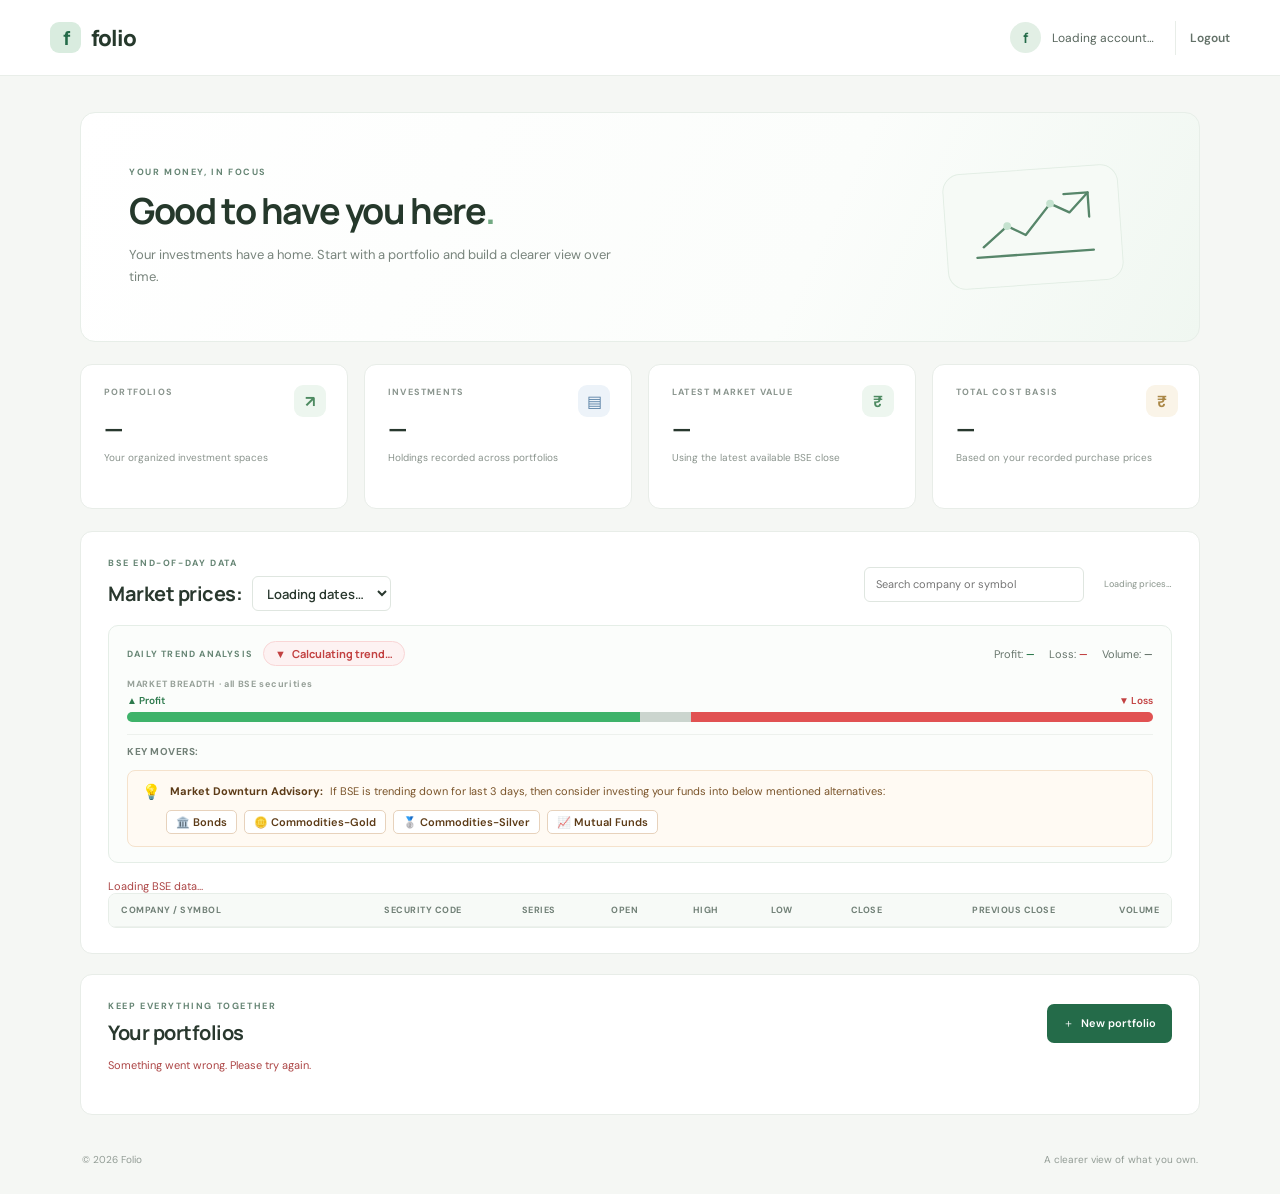
==== src/main/resources/static/dashboard.html @ 8ac7210e "BSE data correction of 16-Nov-2026" ====
<!doctype html>
<html lang="en">
<head>
  <meta charset="utf-8">
  <meta name="viewport" content="width=device-width, initial-scale=1">
  <meta name="theme-color" content="#f5f7f4">
  <meta name="description" content="Your Folio portfolio overview.">
  <title>Your portfolio · Folio</title>
  <link rel="preconnect" href="https://fonts.googleapis.com">
  <link rel="preconnect" href="https://fonts.gstatic.com" crossorigin>
  <link href="https://fonts.googleapis.com/css2?family=DM+Sans:wght@400;500;600;700&family=Manrope:wght@400;500;600;700;800&display=swap" rel="stylesheet">
  <link rel="stylesheet" href="assets/dashboard.css">
  <link rel="stylesheet" href="assets/dashboard-market.css">
</head>
<body>
  <header class="topbar">
    <a class="brand" href="./" aria-label="Folio home"><span class="brand-mark">f</span><span>folio</span></a>
    <div class="account-actions"><span class="account-avatar" aria-hidden="true">f</span><span id="account-email" class="account-email">Loading account…</span><button id="logout-button" class="logout-button" type="button">Logout</button></div>
  </header>

  <main class="dashboard-shell">
    <section class="welcome-row">
      <div><p class="eyebrow">YOUR MONEY, IN FOCUS</p><h1>Good to have you here<span>.</span></h1><p class="welcome-copy">Your investments have a home. Start with a portfolio and build a clearer view over time.</p></div>
      <div class="welcome-art" aria-hidden="true"><svg viewBox="0 0 180 120"><path d="M16 95h150M25 82l32-25 23 13 34-38 24 13 25-24" fill="none" stroke="currentColor" stroke-width="3" stroke-linecap="round" stroke-linejoin="round"/><path d="M132 21h31v31" fill="none" stroke="currentColor" stroke-width="3" stroke-linecap="round" stroke-linejoin="round"/><circle cx="57" cy="57" r="5" fill="#c5e2cf"/><circle cx="114" cy="32" r="5" fill="#c5e2cf"/></svg></div>
    </section>

    <section class="stat-grid" aria-label="Portfolio summary">
      <article class="stat-card"><span class="stat-icon icon-green" aria-hidden="true">↗</span><span class="stat-label">PORTFOLIOS</span><strong id="portfolio-count">—</strong><span class="stat-caption">Your organized investment spaces</span></article>
      <article class="stat-card"><span class="stat-icon icon-blue" aria-hidden="true">▤</span><span class="stat-label">INVESTMENTS</span><strong id="holding-count">—</strong><span class="stat-caption">Holdings recorded across portfolios</span></article>
      <article class="stat-card"><span class="stat-icon icon-green" aria-hidden="true">₹</span><span class="stat-label">LATEST MARKET VALUE</span><strong id="market-value">—</strong><span id="market-value-caption" class="stat-caption">Using the latest available BSE close</span></article>
      <article class="stat-card"><span class="stat-icon icon-gold" aria-hidden="true">₹</span><span class="stat-label">TOTAL COST BASIS</span><strong id="cost-basis">—</strong><span class="stat-caption">Based on your recorded purchase prices</span></article>
    </section>

    <section class="content-card bse-data-card" aria-labelledby="bse-data-heading">
      <div class="section-heading"><div class="bse-heading-group"><p class="eyebrow">BSE END-OF-DAY DATA</p><div class="bse-data-title-row"><h2 id="bse-data-heading">Market prices:</h2><select id="bse-date-select" class="bse-date-select" aria-label="Select BSE trade date"><option value="">Loading dates…</option></select></div></div><div class="bse-data-tools"><input id="bse-data-search" class="bse-data-search" type="search" placeholder="Search company or symbol" aria-label="Search BSE company or symbol"><span id="bse-data-count" class="price-as-of">Loading prices…</span></div></div>
      
      <!-- BSE Daily Trend Analysis Panel -->
      <div id="bse-trend-panel" class="bse-trend-panel">
        <div class="bse-trend-header">
          <div class="bse-trend-title-group">
            <span class="bse-trend-eyebrow">DAILY TREND ANALYSIS</span>
            <div id="bse-trend-badge" class="bse-trend-badge down">
              <span id="bse-trend-icon" aria-hidden="true">▼</span>
              <span id="bse-trend-text">Calculating trend…</span>
            </div>
          </div>
          <div class="bse-trend-stats">
            <span>Profit: <strong id="bse-stat-advances" class="bse-trend-stat-val up">—</strong></span>
            <span>Loss: <strong id="bse-stat-declines" class="bse-trend-stat-val down">—</strong></span>
            <span>Volume: <strong id="bse-stat-volume" class="bse-trend-stat-val">—</strong></span>
          </div>
        </div>
        <div class="bse-breadth-bar-wrap">
          <span class="bse-breadth-caption">MARKET BREADTH · all BSE securities</span>
          <div class="bse-breadth-bar-labels">
            <span id="bse-breadth-up-label" class="up-label">▲ Profit</span>
            <span id="bse-breadth-down-label" class="down-label">▼ Loss</span>
          </div>
          <div class="bse-breadth-bar" role="progressbar" aria-label="Market breadth: BSE securities that rose vs fell">
            <div id="bse-seg-up" class="bse-breadth-seg-up" style="width: 50%" title="Profit"></div>
            <div id="bse-seg-same" class="bse-breadth-seg-same" style="width: 5%" title="Unchanged"></div>
            <div id="bse-seg-down" class="bse-breadth-seg-down" style="width: 45%" title="Loss"></div>
          </div>
        </div>
        <div class="bse-trend-movers">
          <span class="bse-trend-movers-title">Key Movers:</span>
          <div id="bse-trend-movers-list" class="bse-trend-movers-list"></div>
        </div>

        <!-- Market Downturn Suggestion Advisory -->
        <div id="bse-trend-suggestion" class="bse-trend-suggestion">
          <div class="bse-suggestion-header">
            <span class="bse-suggestion-icon" aria-hidden="true">💡</span>
            <div class="bse-suggestion-content">
              <strong>Market Downturn Advisory:</strong>
              <span>If BSE is trending down for last 3 days, then consider investing your funds into below mentioned alternatives:</span>
            </div>
          </div>
          <div class="bse-suggestion-tags">
            <button type="button" class="bse-tag-btn" data-type="Bonds">🏛️ Bonds</button>
            <button type="button" class="bse-tag-btn" data-type="Commodities-Gold">🪙 Commodities-Gold</button>
            <button type="button" class="bse-tag-btn" data-type="Commodities-Silver">🥈 Commodities-Silver</button>
            <button type="button" class="bse-tag-btn" data-type="Mutual Funds">📈 Mutual Funds</button>
          </div>
        </div>
      </div>

      <p id="bse-data-message" class="dashboard-message" role="status" aria-live="polite">Loading BSE data…</p>
      <div class="bse-data-scroll"><table class="bse-data-table"><thead><tr><th>Company / Symbol</th><th>Security code</th><th>Series</th><th>Open</th><th>High</th><th>Low</th><th>Close</th><th>Previous close</th><th>Volume</th></tr></thead><tbody id="bse-data-body"></tbody></table></div>
    </section>

    <section class="content-card" aria-labelledby="portfolio-heading">
      <div class="section-heading"><div><p class="eyebrow">KEEP EVERYTHING TOGETHER</p><h2 id="portfolio-heading">Your portfolios</h2></div><div class="portfolio-actions"><div id="portfolio-select-wrap" class="portfolio-select-wrap" hidden><label for="existing-portfolio">Select an existing portfolio</label><select id="existing-portfolio"><option value="">Choose a portfolio</option></select></div><a class="secondary-button" id="portfolio-details-link" href="portfolio-details.html" hidden>Portfolio Details</a><button class="primary-button" id="show-create" type="button"><span aria-hidden="true">＋</span> New portfolio</button></div></div>
      <form id="create-form" class="create-form" hidden>
        <label for="portfolio-name">Give your portfolio a name</label><div class="create-controls"><input id="portfolio-name" name="name" maxlength="100" placeholder="For example, Long-term investments" required><button class="primary-button" type="submit">Create portfolio</button><button class="cancel-button" id="cancel-create" type="button">Cancel</button></div>
      </form>
      <p id="dashboard-message" class="dashboard-message" role="status" aria-live="polite"></p>
      <div id="portfolio-list" class="portfolio-grid"></div>
      <div id="empty-state" class="empty-state" hidden><div class="empty-illustration" aria-hidden="true"><svg viewBox="0 0 64 64"><rect x="9" y="13" width="46" height="39" rx="8"/><path d="M20 26h24M20 34h16M20 42h10"/></svg></div><h3>Your first portfolio starts here</h3><p>Create a portfolio to organize the investments you want to follow.</p><button class="primary-button" id="empty-create" type="button">Create your first portfolio</button></div>
    </section>

    <footer class="dashboard-footer"><span>© 2026 Folio</span><span>A clearer view of what you own.</span></footer>
  </main>

  <script src="assets/common.js" defer></script>
  <script src="assets/dashboard.js" defer></script>
</body>
</html>
---- src/main/resources/static/assets/dashboard.css ----
:root{font-family:"DM Sans",sans-serif;color:#202823;background:#f5f7f4;font-synthesis:none;text-rendering:optimizeLegibility;-webkit-font-smoothing:antialiased;--green:#246b49;--muted:#738078;--line:#e8ede8;--ink:#25332a}
*{box-sizing:border-box}body{min-width:320px;margin:0}.topbar{height:76px;display:flex;align-items:center;justify-content:space-between;padding:0 max(32px,calc((100vw - 1180px)/2));border-bottom:1px solid #e9eee9;background:#fff}.brand{display:flex;align-items:center;gap:10px;color:#26392c;font:800 22px Manrope,sans-serif;letter-spacing:-1px;text-decoration:none}.brand-mark{width:31px;height:31px;display:grid;place-items:center;border-radius:9px;background:#d9ecdf;color:#246b49;font:800 19px Manrope,sans-serif}.account-actions{display:flex;align-items:center;gap:11px}.account-avatar{width:31px;height:31px;display:grid;place-items:center;border-radius:50%;background:#e2efe5;color:var(--green);font:700 14px Manrope,sans-serif}.account-email{max-width:270px;overflow:hidden;color:#58665d;font-size:12px;text-overflow:ellipsis;white-space:nowrap}.logout-button,.cancel-button{border:0;background:transparent;color:#637168;font:600 12px "DM Sans",sans-serif;cursor:pointer}.logout-button{margin-left:10px;padding:9px 0 9px 14px;border-left:1px solid var(--line)}.logout-button:hover,.cancel-button:hover{color:var(--green)}
.dashboard-shell{width:min(1120px,calc(100% - 48px));margin:0 auto}.welcome-row{position:relative;display:flex;min-height:230px;align-items:center;justify-content:space-between;overflow:hidden;margin:36px 0 22px;padding:38px 48px;border:1px solid #e7eee8;border-radius:15px;background:linear-gradient(115deg,#fff 0%,#fbfdfb 65%,#f0f7f1 100%)}.eyebrow{margin:0 0 11px;color:#668574;font-size:9px;font-weight:700;letter-spacing:1.6px}.welcome-row h1{margin:0;color:#25382b;font:700 clamp(27px,3vw,36px)/1.2 Manrope,sans-serif;letter-spacing:-1.4px}.welcome-row h1 span{color:#72a982}.welcome-copy{max-width:500px;margin:12px 0 0;color:#78847c;font-size:13px;line-height:1.7}.welcome-art{width:176px;height:116px;display:grid;place-items:center;margin-right:30px;border:1px solid #e3eee5;border-radius:18px;background:#f6faf6;color:#57866a;transform:rotate(-4deg)}.welcome-art svg{width:140px}.stat-grid{display:grid;grid-template-columns:repeat(3,minmax(0,1fr));gap:16px;margin-bottom:22px}.stat-card{position:relative;display:flex;min-height:145px;flex-direction:column;align-items:flex-start;padding:21px 23px;border:1px solid var(--line);border-radius:12px;background:#fff}.stat-icon{position:absolute;top:20px;right:21px;width:32px;height:32px;display:grid;place-items:center;border-radius:9px;font-size:16px;font-weight:700}.icon-green{background:#edf6ef;color:#4d8a61}.icon-blue{background:#edf3f9;color:#5c83a7}.icon-gold{background:#faf4e8;color:#aa8746}.stat-label{color:#8a958e;font-size:9px;font-weight:700;letter-spacing:1.2px}.stat-card strong{margin-top:13px;color:#28382e;font:700 25px Manrope,sans-serif;letter-spacing:-.7px}.stat-caption{margin-top:5px;color:#8a948d;font-size:10px}.content-card{margin-bottom:20px;padding:25px 27px;border:1px solid var(--line);border-radius:12px;background:#fff}.section-heading{display:flex;align-items:center;justify-content:space-between;gap:18px}.section-heading .eyebrow{margin-bottom:7px}.section-heading h2{margin:0;color:#29382e;font:700 20px Manrope,sans-serif;letter-spacing:-.5px}.primary-button,.secondary-button{display:inline-flex;min-height:39px;align-items:center;justify-content:center;gap:7px;padding:0 15px;border:1px solid transparent;border-radius:7px;background:var(--green);color:#fff;font:600 11px "DM Sans",sans-serif;cursor:pointer;transition:background .16s,transform .16s}.primary-button:hover{transform:translateY(-1px);background:#1d5a3c}.secondary-button{border-color:#dfe8e0;background:#fff;color:#345640}.secondary-button:hover{background:#f3f8f4}.create-form{margin-top:22px;padding:17px;border:1px solid #e5ece6;border-radius:9px;background:#fafcfb}.create-form label,.field label{display:block;margin-bottom:7px;color:#4e5b52;font-size:10px;font-weight:600}.create-controls{display:flex;gap:9px}.create-controls input,.field input{width:100%;height:39px;padding:0 11px;border:1px solid #dfe6e0;border-radius:6px;outline:none;background:white;color:var(--ink);font:400 11px "DM Sans",sans-serif}.create-controls input:focus,.field input:focus{border-color:#79aa87;box-shadow:0 0 0 3px #edf6ef}.create-controls .primary-button{flex:none}.create-controls .cancel-button{padding:0 9px}.dashboard-message{min-height:0;margin:12px 0 0;color:#ac4545;font-size:11px}.dashboard-message:empty{display:none}.dashboard-message.success{color:#33734d}.portfolio-grid{display:grid;grid-template-columns:repeat(3,minmax(0,1fr));gap:12px;margin-top:17px}.portfolio-card{min-height:111px;padding:16px;border:1px solid #e7ece7;border-radius:9px;background:#fff;text-align:left;cursor:pointer;transition:border-color .15s,background .15s,transform .15s}.portfolio-card:hover{transform:translateY(-1px);border-color:#bdd7c4}.portfolio-card.selected{border-color:#71a883;background:#f6faf7}.portfolio-card-top{display:flex;align-items:center;justify-content:space-between}.portfolio-card-icon{width:30px;height:30px;display:grid;place-items:center;border-radius:8px;background:#edf6ef;color:#548365;font-size:15px}.portfolio-card-currency{color:#94a098;font-size:9px;font-weight:700;letter-spacing:.8px}.portfolio-card strong{display:block;margin-top:12px;overflow:hidden;color:#304035;font:600 13px Manrope,sans-serif;text-overflow:ellipsis;white-space:nowrap}.empty-state{display:flex;min-height:242px;flex-direction:column;align-items:center;justify-content:center;margin-top:15px;padding:25px;border:1px dashed #dce6de;border-radius:10px;background:#fbfdfb;text-align:center}.empty-illustration{width:54px;height:54px;display:grid;place-items:center;border-radius:15px;background:#edf6ef;color:#5f9270}.empty-illustration svg{width:34px;fill:none;stroke:currentColor;stroke-width:2;stroke-linecap:round;stroke-linejoin:round}.empty-state h3{margin:15px 0 5px;color:#334238;font:650 15px Manrope,sans-serif}.empty-state p{margin:0 0 16px;color:#7c8980;font-size:11px}.holdings-card{padding-bottom:18px}.holdings-heading{margin-bottom:16px}.holding-form{display:grid;grid-template-columns:1.3fr .8fr .8fr 1fr;gap:12px;margin:12px 0 17px;padding:16px;border:1px solid #e5ece6;border-radius:9px;background:#fafcfb}.field input{height:37px}.field label span{color:#89938c;font-weight:400}.holding-actions{display:flex;grid-column:1/-1;gap:8px;align-items:center;justify-content:flex-end}.holding-actions .cancel-button{padding:0 12px}.holdings-empty{margin:0;padding:23px 10px;color:#89938c;font-size:11px;text-align:center}.holding-list{overflow:auto}.holding-row{display:grid;grid-template-columns:minmax(160px,1.5fr) minmax(90px,.7fr) minmax(90px,.7fr) minmax(110px,.9fr);gap:12px;align-items:center;padding:13px 5px;border-top:1px solid #edf0ed}.holding-row.header{padding:8px 5px;border-top:0;color:#96a098;font-size:9px;font-weight:700;letter-spacing:.7px}.holding-name{color:#334238;font-size:11px;font-weight:600}.holding-ticker{display:block;margin-top:3px;color:#89958c;font-size:9px;font-weight:400}.holding-value{color:#66736a;font-size:10px}.dashboard-footer{display:flex;justify-content:space-between;padding:18px 2px 28px;color:#929c95;font-size:10px}
@media(max-width:760px){.topbar{height:66px;padding:0 22px}.dashboard-shell{width:calc(100% - 32px)}.welcome-row{min-height:190px;margin-top:20px;padding:28px}.welcome-art{width:120px;height:95px;margin-right:0}.welcome-art svg{width:100px}.stat-grid{gap:10px}.stat-card{min-height:132px;padding:17px 14px}.stat-icon{top:14px;right:13px;width:27px;height:27px}.stat-card strong{font-size:22px}.content-card{padding:21px 19px}.portfolio-grid{grid-template-columns:repeat(2,minmax(0,1fr))}.holding-form{grid-template-columns:repeat(2,minmax(0,1fr))}}
@media(max-width:540px){.account-email{max-width:135px;font-size:10px}.account-actions{gap:7px}.logout-button{margin-left:4px;padding-left:9px;font-size:11px}.welcome-row{min-height:170px;padding:24px 21px}.welcome-row h1{max-width:280px;font-size:27px}.welcome-copy{max-width:300px;font-size:11px}.welcome-art{position:absolute;right:-31px;bottom:-17px;width:100px;height:72px;opacity:.45}.stat-grid{grid-template-columns:1fr;gap:9px}.stat-card{min-height:102px;padding:15px 17px}.stat-card strong{margin-top:9px}.content-card{padding:19px 15px}.section-heading{align-items:flex-start}.section-heading h2{font-size:18px}.primary-button,.secondary-button{min-height:36px;padding:0 10px;font-size:10px}.portfolio-grid{grid-template-columns:1fr}.portfolio-card{min-height:96px}.create-controls{flex-wrap:wrap}.create-controls input{flex-basis:100%}.holding-form{grid-template-columns:1fr}.holding-actions{grid-column:auto}.holding-row{grid-template-columns:minmax(120px,1.3fr) .7fr .8fr;gap:8px}.holding-row>*:nth-child(3){display:none}.holding-row.header>*:nth-child(3){display:none}.dashboard-footer{font-size:9px}}
.portfolio-actions{display:flex;align-items:flex-end;gap:12px}
.holding-form{grid-template-columns:1fr 1.2fr 1fr .7fr .9fr}.field select{width:100%;height:37px;padding:0 11px;border:1px solid #dfe6e0;border-radius:6px;outline:none;background:#fff;color:var(--ink);font:400 11px "DM Sans",sans-serif}.field select:focus{border-color:#79aa87;box-shadow:0 0 0 3px #edf6ef}.holding-type{display:block;margin-bottom:4px;color:#789083;font-size:9px;font-weight:500}@media(max-width:760px){.holding-form{grid-template-columns:repeat(2,minmax(0,1fr))}}@media(max-width:540px){.holding-form{grid-template-columns:1fr}}
.portfolio-select-wrap label{display:block;margin-bottom:5px;color:#68776d;font-size:10px;font-weight:600}
.portfolio-select-wrap select{min-width:190px;height:39px;padding:0 10px;border:1px solid #dfe6e0;border-radius:7px;background:#fff;color:#345640;font:500 11px "DM Sans",sans-serif}
@media(max-width:540px){.portfolio-actions{align-items:stretch;flex-direction:column}.portfolio-select-wrap select{width:100%;min-width:0}}
.empty-state[hidden]{display:none}
.holding-row{grid-template-columns:minmax(145px,1.6fr) minmax(55px,.6fr) repeat(4,minmax(75px,.85fr)) 58px}.holding-delete{padding:5px 7px;border:1px solid #efdddd;border-radius:5px;background:#fff;color:#a34d4d;font:600 10px "DM Sans",sans-serif;cursor:pointer}.holding-delete:hover{background:#fff5f5;border-color:#d9aaaa}.holding-delete:disabled{opacity:.6;cursor:wait}@media(max-width:760px){.holding-row{grid-template-columns:minmax(130px,1.4fr) minmax(55px,.6fr) repeat(4,minmax(70px,.8fr)) 58px}}@media(max-width:540px){.holding-row{grid-template-columns:minmax(115px,1.3fr) .7fr 48px}.holding-row>*:nth-child(3),.holding-row>*:nth-child(4),.holding-row>*:nth-child(5),.holding-row>*:nth-child(6){display:none}}
.holding-row .holding-delete{justify-self:end;width:48px;min-width:0;padding:4px 3px;white-space:nowrap}.holding-row .column-actions{text-align:right}
.holding-row{grid-template-columns:minmax(0,2fr) repeat(5,minmax(0,1fr)) 52px;grid-auto-flow:row}.holding-row>:last-child{grid-column:7;justify-self:end}.holding-row.header>:last-child{text-align:right}
@media(max-width:760px){.holding-row{grid-template-columns:minmax(0,1.8fr) repeat(5,minmax(0,1fr)) 52px}}@media(max-width:540px){.holding-row{grid-template-columns:minmax(0,1fr) minmax(48px,.3fr) 52px}.holding-row>:last-child{grid-column:3}}
---- src/main/resources/static/assets/dashboard-market.css ----
.stat-grid{grid-template-columns:repeat(4,minmax(0,1fr))}
.price-as-of{margin-left:8px;color:#96a098;font-size:9px;font-weight:500;letter-spacing:0}
.field small{display:block;margin-top:5px;color:#89958c;font-size:9px;line-height:1.4}
.holding-row,.holding-row.header{grid-template-columns:minmax(160px,1.4fr) repeat(7,minmax(0,1fr))}
.holding-row>:last-child{grid-column:8}
.holding-action-buttons{display:flex;justify-self:center;gap:5px}
.column-units,.column-average,.column-close,.column-market,.column-cost,.column-date,.column-actions{text-align:center}
.holding-sell{padding:6px 10px;border:1px solid #cfe1d3;border-radius:5px;background:#edf6ef;color:#34734b;font:600 11px "DM Sans",sans-serif;cursor:pointer}
.holding-sell:hover{background:#e1f0e4;border-color:#a9cbb0}
.holding-sell:disabled{opacity:.6;cursor:wait}
.sold-holdings-section{margin-top:22px;padding-top:17px;border-top:1px solid #e8eee9}
.sold-holdings-section h3{margin:0 0 9px;color:#68766d;font:700 10px "DM Sans",sans-serif;letter-spacing:1px}
.sold-holding-list{overflow-x:auto}
a.primary-button,a.secondary-button{text-decoration:none}
.bse-breadth-caption{display:block;margin-bottom:4px;color:#96a098;font:700 9px "DM Sans",sans-serif;letter-spacing:.7px}
a.primary-button[hidden],a.secondary-button[hidden]{display:none}
.page-nav-row{display:flex;flex-wrap:wrap;align-items:flex-end;justify-content:space-between;gap:12px;margin-bottom:16px}
#no-portfolios .primary-button{margin-top:10px}
.sold-heading-row{display:flex;flex-wrap:wrap;align-items:center;justify-content:space-between;gap:10px;margin-bottom:6px}
.sold-heading-row h3{margin:0}
.sold-filter{display:flex;flex-wrap:wrap;align-items:center;gap:6px;font:600 11px "DM Sans",sans-serif;color:#68766d}
.sold-filter input[type="date"]{padding:5px 7px;border:1px solid #dbe3dc;border-radius:5px;background:#fff;color:#26332b;font:500 11px "DM Sans",sans-serif}
.sold-filter .sold-recent-button{padding:6px 10px;font-size:11px}
.sold-filter-caption{margin:0 0 6px;color:#89958c;font-size:10px}
.sold-filter-caption.error{color:#b4483c}
.sold-holding-row{display:grid;grid-template-columns:minmax(170px,1.5fr) minmax(70px,.6fr) repeat(3,minmax(105px,.9fr)) minmax(105px,.9fr);gap:12px;align-items:center;padding:11px 5px;border-top:1px solid #edf0ed}
.sold-holding-row.header{padding:8px 5px;border-top:0;color:#96a098;font-size:9px;font-weight:700;letter-spacing:.7px}
.sold-holding-row .holding-value{white-space:nowrap}
.column-units,.column-average{white-space:nowrap}
.column-close,.column-market,.column-cost,.column-date{white-space:nowrap}
.bse-data-card .section-heading{margin-bottom:8px}
.bse-trend-panel{margin:14px 0 16px;padding:15px 18px;background:#fbfdfb;border:1px solid #e5eee7;border-radius:10px}
.bse-trend-header{display:flex;align-items:center;justify-content:space-between;gap:12px;flex-wrap:wrap;margin-bottom:12px}
.bse-trend-title-group{display:flex;align-items:center;gap:10px;flex-wrap:wrap}
.bse-trend-eyebrow{font-size:9px;font-weight:700;letter-spacing:1.2px;color:#668574;text-transform:uppercase}
.bse-trend-badge{display:inline-flex;align-items:center;gap:6px;padding:4px 11px;border-radius:20px;font:700 11px Manrope,sans-serif}
.bse-trend-badge.down{background:#fdf2f2;color:#c24141;border:1px solid #f9d6d6}
.bse-trend-badge.up{background:#edf6ef;color:#2d7a4d;border:1px solid #cfe1d3}
.bse-trend-stats{display:flex;align-items:center;gap:14px;font-size:11px;color:#68766d}
.bse-trend-stat-val{font-weight:700;font-family:Manrope,sans-serif}
.bse-trend-stat-val.up{color:#2d7a4d}
.bse-trend-stat-val.down{color:#c24141}
.bse-breadth-bar-wrap{margin-bottom:12px}
.bse-breadth-bar-labels{display:flex;justify-content:space-between;font-size:10px;font-weight:600;margin-bottom:5px}
.bse-breadth-bar-labels .up-label{color:#2d7a4d}
.bse-breadth-bar-labels .down-label{color:#c24141}
.bse-breadth-bar{width:100%;height:10px;border-radius:6px;overflow:hidden;display:flex;background:#eef2ef}
.bse-breadth-seg-up{background:#3eb36a;transition:width .3s ease}
.bse-breadth-seg-same{background:#cbd5ce;transition:width .3s ease}
.bse-breadth-seg-down{background:#e15252;transition:width .3s ease}
.bse-trend-movers{display:flex;gap:8px;flex-wrap:wrap;align-items:center;padding-top:10px;border-top:1px solid #edf1ed}
.bse-trend-movers-title{font-size:10px;font-weight:700;color:#718077;letter-spacing:.5px;text-transform:uppercase;margin-right:2px}
.bse-trend-movers-list{display:flex;gap:8px;flex-wrap:wrap;align-items:center}
.bse-mover-chip{display:inline-flex;align-items:center;gap:5px;padding:3px 8px;border-radius:5px;font-size:10px;border:1px solid #e7eee8;background:#fff;transition:border-color .15s}
.bse-mover-chip:hover{border-color:#b8cebe}
.bse-mover-chip .mover-symbol{font-weight:700;color:#29382e}
.bse-mover-chip.up .mover-change{color:#2d7a4d;font-weight:600}
.bse-mover-chip.down .mover-change{color:#c24141;font-weight:600}
.bse-trend-suggestion{margin-top:12px;padding:12px 14px;border-radius:8px;background:#fffaf3;border:1px solid #f5e2cc;display:flex;flex-direction:column;gap:9px}
.bse-suggestion-header{display:flex;align-items:flex-start;gap:9px}
.bse-suggestion-icon{font-size:15px;line-height:1.2}
.bse-suggestion-content{font-size:11px;line-height:1.5;color:#7a542a}
.bse-suggestion-content strong{color:#5c3b17;font-weight:700;margin-right:4px}
.bse-suggestion-tags{display:flex;gap:7px;flex-wrap:wrap;padding-left:24px}
.bse-tag-btn{display:inline-flex;align-items:center;gap:5px;padding:4px 9px;border-radius:5px;background:#fff;border:1px solid #e7d2bc;color:#5c3b17;font:600 11px "DM Sans",sans-serif;cursor:pointer;transition:background .15s,border-color .15s,transform .15s}
.bse-tag-btn:hover{background:#fdf4ea;border-color:#d7b697;transform:translateY(-1px)}
.bse-data-title-row{display:inline-flex;align-items:center;gap:10px}
.bse-date-select{height:35px;padding:0 10px;border:1px solid #dfe6e0;border-radius:6px;background:#fff;color:#29382e;font:600 13px Manrope,sans-serif;outline:none;cursor:pointer}
.bse-date-select:focus{border-color:#79aa87;box-shadow:0 0 0 3px #edf6ef}
.bse-data-tools{display:flex;align-items:center;gap:12px}
.bse-data-search{width:220px;height:35px;padding:0 11px;border:1px solid #dfe6e0;border-radius:6px;outline:none;background:#fff;color:var(--ink);font:400 11px "DM Sans",sans-serif}
.bse-data-search:focus{border-color:#79aa87;box-shadow:0 0 0 3px #edf6ef}
.bse-data-scroll{max-height:560px;overflow:auto;border:1px solid #e7eee8;border-radius:8px}
.bse-data-table{width:100%;border-collapse:collapse;font-size:11px;white-space:nowrap}
.bse-data-table th,.bse-data-table td{padding:10px 12px;border-bottom:1px solid #edf1ed;text-align:right}
.bse-data-table th:first-child,.bse-data-table td:first-child{text-align:left}
.bse-data-table th{position:sticky;top:0;background:#f7faf7;color:#718077;font-size:9px;letter-spacing:.5px;text-transform:uppercase}
.bse-data-table tbody tr:hover{background:#f8fbf8}
.sell-modal{padding:0;border:1px solid #dce5dd;border-radius:14px;background:#fff;box-shadow:0 16px 40px rgba(0,0,0,.16);width:min(460px,92vw);margin:auto}
.sell-modal::backdrop{background:rgba(25,38,29,.45);backdrop-filter:blur(2px)}
.sell-form{padding:24px 26px;display:flex;flex-direction:column;gap:16px}
.sell-modal-header{display:flex;align-items:flex-start;justify-content:space-between}
.sell-modal-header h3{margin:3px 0 0;font:700 18px Manrope,sans-serif;color:#29382e}
.sell-modal-close{background:none;border:none;font-size:16px;color:#8c9790;cursor:pointer;padding:4px 8px;border-radius:4px}
.sell-modal-close:hover{color:#29382e;background:#edf2ee}
.sell-holding-summary{display:grid;grid-template-columns:1.4fr 1fr;gap:10px;padding:11px 14px;border-radius:8px;background:#f8faf8;border:1px solid #e7ece7}
.sell-info-pill{display:flex;flex-direction:column;gap:2px}
.sell-info-label{font-size:9px;font-weight:700;color:#8a968e;letter-spacing:.6px;text-transform:uppercase}
.sell-info-pill strong{font-size:12px;color:#29382e;white-space:nowrap;overflow:hidden;text-overflow:ellipsis}
.sell-options-group{display:flex;flex-direction:column;gap:8px}
.sell-option-card{display:flex;align-items:flex-start;gap:10px;padding:12px 14px;border:1px solid #e2eae3;border-radius:8px;cursor:pointer;background:#fff;transition:border-color .15s,background .15s}
.sell-option-card:hover{border-color:#b7cebf;background:#fbfdfb}
.sell-option-card input[type="radio"]{margin-top:3px;accent-color:#2e6e45;cursor:pointer}
.sell-option-text{display:flex;flex-direction:column;gap:2px}
.sell-option-text strong{font-size:12px;color:#29382e}
.sell-option-text span{font-size:10px;color:#7a887e}
.sell-partial-section{padding:12px 14px;border-radius:8px;background:#f7faf7;border:1px solid #e1ebe2;display:flex;flex-direction:column;gap:10px}
.sell-partial-section .field{margin:0}
.sell-input-row{display:flex;gap:8px}
.sell-input-row input{flex:1;height:36px;padding:0 10px;border:1px solid #d8e2d9;border-radius:6px;font:600 12px Manrope,sans-serif;color:#29382e;background:#fff;outline:none}
.sell-input-row input:focus{border-color:#79aa87;box-shadow:0 0 0 3px #edf6ef}
.sell-max-btn{min-height:36px;padding:0 12px;font-size:11px}
.sell-calculation-box{display:flex;justify-content:space-between;padding-top:8px;border-top:1px dashed #dbe5dc;font-size:11px;color:#65756a}
.sell-calc-row strong{font-family:Manrope,sans-serif;color:#29382e}
.sell-calc-row strong.text-green{color:#2e6e45}
.sell-modal-actions{display:flex;justify-content:flex-end;gap:10px;padding-top:4px}
@media(max-width:900px){.stat-grid{grid-template-columns:repeat(2,minmax(0,1fr))}.holding-list{overflow-x:auto}.holding-row,.holding-row.header{min-width:960px}.sold-holding-list{overflow-x:auto}.sold-holding-row{min-width:760px}}
@media(max-width:540px){.stat-grid{grid-template-columns:repeat(2,minmax(0,1fr))}.stat-card{min-width:0}.stat-card strong{font-size:17px}.bse-data-card .section-heading{flex-direction:column;align-items:stretch}.bse-data-tools{width:100%;gap:8px}.bse-data-search{width:auto;min-width:0;flex:1}.holding-row,.holding-row.header{min-width:760px;grid-template-columns:minmax(160px,1.4fr) repeat(5,minmax(0,1fr))}.holding-row>:last-child{grid-column:6}.column-units,.column-average{display:none}}
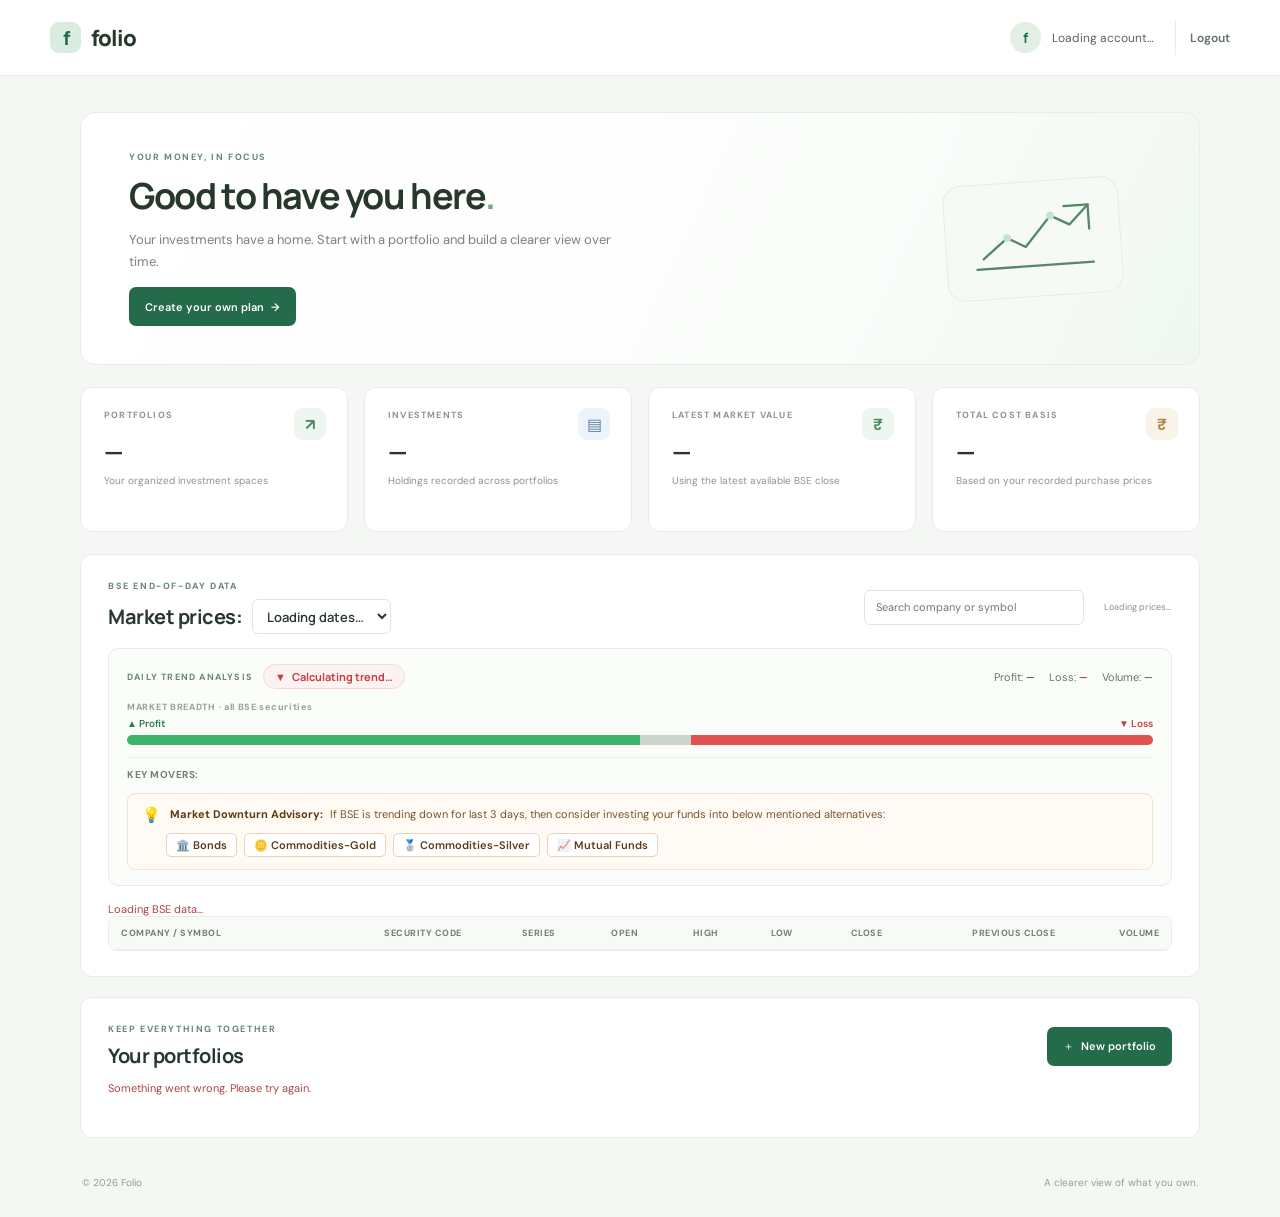
==== commit 8be0719d: "Create your own plan" ====
--- a/src/main/resources/static/dashboard.html
+++ b/src/main/resources/static/dashboard.html
@@ -20,7 +20,7 @@
 
   <main class="dashboard-shell">
     <section class="welcome-row">
-      <div><p class="eyebrow">YOUR MONEY, IN FOCUS</p><h1>Good to have you here<span>.</span></h1><p class="welcome-copy">Your investments have a home. Start with a portfolio and build a clearer view over time.</p></div>
+      <div><p class="eyebrow">YOUR MONEY, IN FOCUS</p><h1>Good to have you here<span>.</span></h1><p class="welcome-copy">Your investments have a home. Start with a portfolio and build a clearer view over time.</p><a class="primary-button welcome-plan-link" href="plan.html">Create your own plan <span aria-hidden="true">→</span></a></div>
       <div class="welcome-art" aria-hidden="true"><svg viewBox="0 0 180 120"><path d="M16 95h150M25 82l32-25 23 13 34-38 24 13 25-24" fill="none" stroke="currentColor" stroke-width="3" stroke-linecap="round" stroke-linejoin="round"/><path d="M132 21h31v31" fill="none" stroke="currentColor" stroke-width="3" stroke-linecap="round" stroke-linejoin="round"/><circle cx="57" cy="57" r="5" fill="#c5e2cf"/><circle cx="114" cy="32" r="5" fill="#c5e2cf"/></svg></div>
     </section>
 
@@ -90,7 +90,7 @@
     </section>
 
     <section class="content-card" aria-labelledby="portfolio-heading">
-      <div class="section-heading"><div><p class="eyebrow">KEEP EVERYTHING TOGETHER</p><h2 id="portfolio-heading">Your portfolios</h2></div><div class="portfolio-actions"><div id="portfolio-select-wrap" class="portfolio-select-wrap" hidden><label for="existing-portfolio">Select an existing portfolio</label><select id="existing-portfolio"><option value="">Choose a portfolio</option></select></div><a class="secondary-button" id="portfolio-details-link" href="portfolio-details.html" hidden>Portfolio Details</a><button class="primary-button" id="show-create" type="button"><span aria-hidden="true">＋</span> New portfolio</button></div></div>
+      <div class="section-heading"><div><p class="eyebrow">KEEP EVERYTHING TOGETHER</p><h2 id="portfolio-heading">Your portfolios</h2></div><div class="portfolio-actions"><div id="portfolio-select-wrap" class="portfolio-select-wrap" hidden><label for="existing-portfolio">Select an existing portfolio</label><select id="existing-portfolio"><option value="">Choose a portfolio</option></select></div><button class="primary-button" id="show-create" type="button"><span aria-hidden="true">＋</span> New portfolio</button></div></div>
       <form id="create-form" class="create-form" hidden>
         <label for="portfolio-name">Give your portfolio a name</label><div class="create-controls"><input id="portfolio-name" name="name" maxlength="100" placeholder="For example, Long-term investments" required><button class="primary-button" type="submit">Create portfolio</button><button class="cancel-button" id="cancel-create" type="button">Cancel</button></div>
       </form>
--- a/src/main/resources/static/assets/dashboard-market.css
+++ b/src/main/resources/static/assets/dashboard-market.css
@@ -12,6 +12,11 @@
 .sold-holdings-section h3{margin:0 0 9px;color:#68766d;font:700 10px "DM Sans",sans-serif;letter-spacing:1px}
 .sold-holding-list{overflow-x:auto}
 a.primary-button,a.secondary-button{text-decoration:none}
+.welcome-plan-link{margin-top:14px}
+.portfolio-grid{grid-template-columns:repeat(auto-fill,minmax(160px,200px))}
+.portfolio-card{display:block;min-height:0;padding:10px 12px;text-decoration:none;color:inherit}
+.portfolio-card .portfolio-card-icon{width:24px;height:24px;font-size:12px;border-radius:6px}
+.portfolio-card strong{margin-top:8px;font-size:12px}
 .bse-breadth-caption{display:block;margin-bottom:4px;color:#96a098;font:700 9px "DM Sans",sans-serif;letter-spacing:.7px}
 a.primary-button[hidden],a.secondary-button[hidden]{display:none}
 .page-nav-row{display:flex;flex-wrap:wrap;align-items:flex-end;justify-content:space-between;gap:12px;margin-bottom:16px}
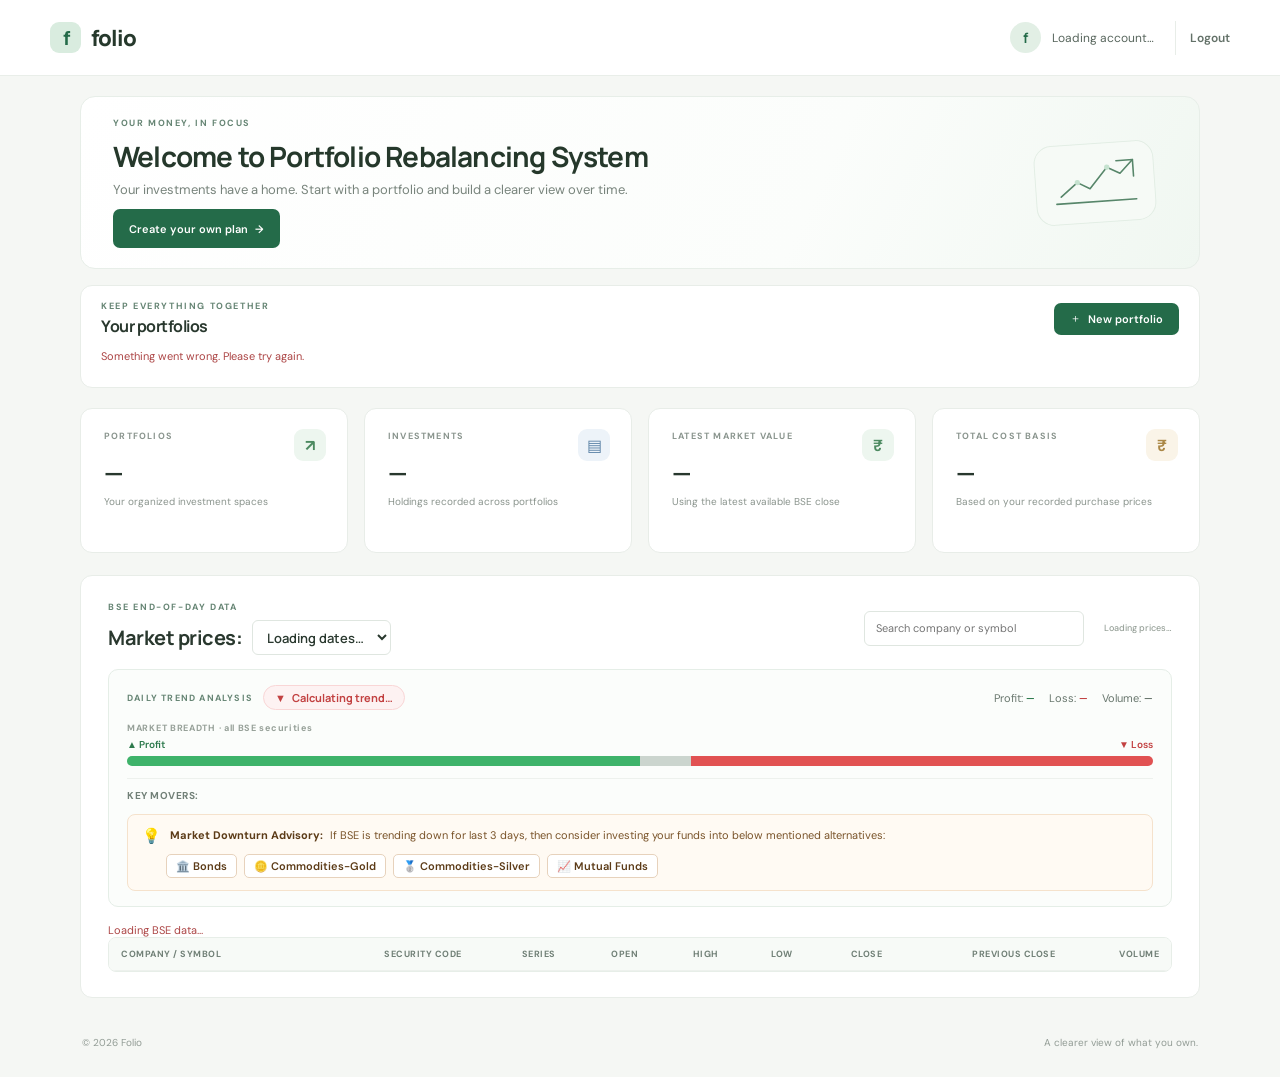
==== commit df3c0671: "Portfolio rebalancing system" ====
--- a/src/main/resources/static/dashboard.html
+++ b/src/main/resources/static/dashboard.html
@@ -20,8 +20,17 @@
 
   <main class="dashboard-shell">
     <section class="welcome-row">
-      <div><p class="eyebrow">YOUR MONEY, IN FOCUS</p><h1>Good to have you here<span>.</span></h1><p class="welcome-copy">Your investments have a home. Start with a portfolio and build a clearer view over time.</p><a class="primary-button welcome-plan-link" href="plan.html">Create your own plan <span aria-hidden="true">→</span></a></div>
-      <div class="welcome-art" aria-hidden="true"><svg viewBox="0 0 180 120"><path d="M16 95h150M25 82l32-25 23 13 34-38 24 13 25-24" fill="none" stroke="currentColor" stroke-width="3" stroke-linecap="round" stroke-linejoin="round"/><path d="M132 21h31v31" fill="none" stroke="currentColor" stroke-width="3" stroke-linecap="round" stroke-linejoin="round"/><circle cx="57" cy="57" r="5" fill="#c5e2cf"/><circle cx="114" cy="32" r="5" fill="#c5e2cf"/></svg></div>
+      <div><p class="eyebrow">YOUR MONEY, IN FOCUS</p><h1>Welcome to Portfolio Rebalancing System</h1><p class="welcome-copy">Your investments have a home. Start with a portfolio and build a clearer view over time.</p><a class="primary-button welcome-plan-link" href="plan.html">Create your own plan <span aria-hidden="true">→</span></a></div>      <div class="welcome-art" aria-hidden="true"><svg viewBox="0 0 180 120"><path d="M16 95h150M25 82l32-25 23 13 34-38 24 13 25-24" fill="none" stroke="currentColor" stroke-width="3" stroke-linecap="round" stroke-linejoin="round"/><path d="M132 21h31v31" fill="none" stroke="currentColor" stroke-width="3" stroke-linecap="round" stroke-linejoin="round"/><circle cx="57" cy="57" r="5" fill="#c5e2cf"/><circle cx="114" cy="32" r="5" fill="#c5e2cf"/></svg></div>
+    </section>
+
+    <section class="content-card portfolios-card" aria-labelledby="portfolio-heading">
+      <div class="section-heading"><div><p class="eyebrow">KEEP EVERYTHING TOGETHER</p><h2 id="portfolio-heading">Your portfolios</h2></div><div class="portfolio-actions"><div id="portfolio-select-wrap" class="portfolio-select-wrap" hidden><label for="existing-portfolio">Select an existing portfolio</label><select id="existing-portfolio"><option value="">Choose a portfolio</option></select></div><button class="primary-button" id="show-create" type="button"><span aria-hidden="true">＋</span> New portfolio</button></div></div>
+      <form id="create-form" class="create-form" hidden>
+        <label for="portfolio-name">Give your portfolio a name</label><div class="create-controls"><input id="portfolio-name" name="name" maxlength="100" placeholder="For example, Long-term investments" required><button class="primary-button" type="submit">Create portfolio</button><button class="cancel-button" id="cancel-create" type="button">Cancel</button></div>
+      </form>
+      <p id="dashboard-message" class="dashboard-message" role="status" aria-live="polite"></p>
+      <div id="portfolio-list" class="portfolio-grid"></div>
+      <div id="empty-state" class="empty-state" hidden><div class="empty-illustration" aria-hidden="true"><svg viewBox="0 0 64 64"><rect x="9" y="13" width="46" height="39" rx="8"/><path d="M20 26h24M20 34h16M20 42h10"/></svg></div><h3>Your first portfolio starts here</h3><p>Create a portfolio to organize the investments you want to follow.</p><button class="primary-button" id="empty-create" type="button">Create your first portfolio</button></div>
     </section>
 
     <section class="stat-grid" aria-label="Portfolio summary">
@@ -89,16 +98,6 @@
       <div class="bse-data-scroll"><table class="bse-data-table"><thead><tr><th>Company / Symbol</th><th>Security code</th><th>Series</th><th>Open</th><th>High</th><th>Low</th><th>Close</th><th>Previous close</th><th>Volume</th></tr></thead><tbody id="bse-data-body"></tbody></table></div>
     </section>
 
-    <section class="content-card" aria-labelledby="portfolio-heading">
-      <div class="section-heading"><div><p class="eyebrow">KEEP EVERYTHING TOGETHER</p><h2 id="portfolio-heading">Your portfolios</h2></div><div class="portfolio-actions"><div id="portfolio-select-wrap" class="portfolio-select-wrap" hidden><label for="existing-portfolio">Select an existing portfolio</label><select id="existing-portfolio"><option value="">Choose a portfolio</option></select></div><button class="primary-button" id="show-create" type="button"><span aria-hidden="true">＋</span> New portfolio</button></div></div>
-      <form id="create-form" class="create-form" hidden>
-        <label for="portfolio-name">Give your portfolio a name</label><div class="create-controls"><input id="portfolio-name" name="name" maxlength="100" placeholder="For example, Long-term investments" required><button class="primary-button" type="submit">Create portfolio</button><button class="cancel-button" id="cancel-create" type="button">Cancel</button></div>
-      </form>
-      <p id="dashboard-message" class="dashboard-message" role="status" aria-live="polite"></p>
-      <div id="portfolio-list" class="portfolio-grid"></div>
-      <div id="empty-state" class="empty-state" hidden><div class="empty-illustration" aria-hidden="true"><svg viewBox="0 0 64 64"><rect x="9" y="13" width="46" height="39" rx="8"/><path d="M20 26h24M20 34h16M20 42h10"/></svg></div><h3>Your first portfolio starts here</h3><p>Create a portfolio to organize the investments you want to follow.</p><button class="primary-button" id="empty-create" type="button">Create your first portfolio</button></div>
-    </section>
-
     <footer class="dashboard-footer"><span>© 2026 Folio</span><span>A clearer view of what you own.</span></footer>
   </main>
 
--- a/src/main/resources/static/assets/dashboard-market.css
+++ b/src/main/resources/static/assets/dashboard-market.css
@@ -12,7 +12,26 @@
 .sold-holdings-section h3{margin:0 0 9px;color:#68766d;font:700 10px "DM Sans",sans-serif;letter-spacing:1px}
 .sold-holding-list{overflow-x:auto}
 a.primary-button,a.secondary-button{text-decoration:none}
-.welcome-plan-link{margin-top:14px}
+.welcome-plan-link{margin-top:10px}
+/* Compact "YOUR MONEY, IN FOCUS" welcome section */
+.welcome-row{min-height:0;margin:20px 0 16px;padding:20px 32px}
+.welcome-row h1{font-size:clamp(22px,2.2vw,28px);letter-spacing:-.8px}
+.welcome-copy{max-width:640px;margin-top:6px;line-height:1.5}
+@media(min-width:541px){.welcome-art{width:120px;height:80px;margin-right:12px}.welcome-art svg{width:96px}}
+@media(max-width:540px){.welcome-row{padding:18px}}/* Compact "Your portfolios" section */
+.portfolios-card{padding:14px 20px}
+.portfolios-card .section-heading{align-items:center}
+.portfolios-card .section-heading .eyebrow{margin-bottom:3px}
+.portfolios-card .section-heading h2{font-size:16px}
+.portfolios-card .portfolio-actions{align-items:center;gap:10px}
+.portfolios-card .portfolio-select-wrap:not([hidden]){display:flex;align-items:center;gap:8px}
+.portfolios-card .portfolio-select-wrap label{margin:0;white-space:nowrap}
+.portfolios-card .portfolio-select-wrap select{height:32px}
+.portfolios-card .primary-button{min-height:32px}
+.portfolios-card .portfolio-grid{margin-top:10px}
+.portfolios-card .create-form{margin-top:12px;padding:12px}
+.portfolios-card .dashboard-message:empty{display:none}
+@media(max-width:540px){.portfolios-card .portfolio-select-wrap:not([hidden]){flex-direction:column;align-items:stretch}}
 .portfolio-grid{grid-template-columns:repeat(auto-fill,minmax(160px,200px))}
 .portfolio-card{display:block;min-height:0;padding:10px 12px;text-decoration:none;color:inherit}
 .portfolio-card .portfolio-card-icon{width:24px;height:24px;font-size:12px;border-radius:6px}
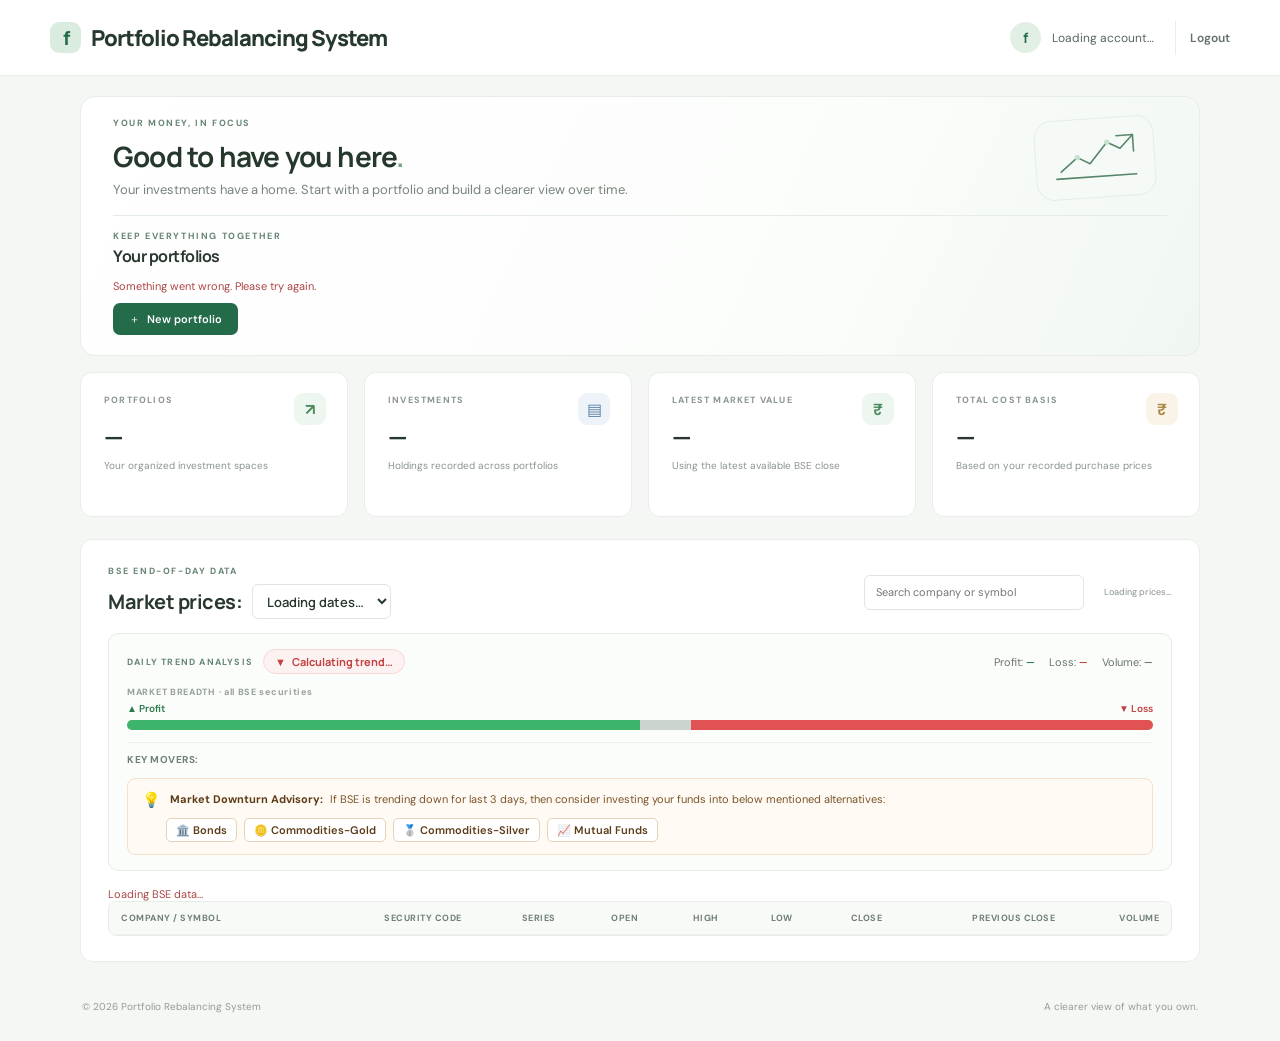
==== commit 54e5fd8c: "Login and Dashboard pages alignments" ====
--- a/src/main/resources/static/dashboard.html
+++ b/src/main/resources/static/dashboard.html
@@ -4,8 +4,8 @@
   <meta charset="utf-8">
   <meta name="viewport" content="width=device-width, initial-scale=1">
   <meta name="theme-color" content="#f5f7f4">
-  <meta name="description" content="Your Folio portfolio overview.">
-  <title>Your portfolio · Folio</title>
+  <meta name="description" content="Your Portfolio Rebalancing System portfolio overview.">
+  <title>Your portfolio · Portfolio Rebalancing System</title>
   <link rel="preconnect" href="https://fonts.googleapis.com">
   <link rel="preconnect" href="https://fonts.gstatic.com" crossorigin>
   <link href="https://fonts.googleapis.com/css2?family=DM+Sans:wght@400;500;600;700&family=Manrope:wght@400;500;600;700;800&display=swap" rel="stylesheet">
@@ -14,23 +14,28 @@
 </head>
 <body>
   <header class="topbar">
-    <a class="brand" href="./" aria-label="Folio home"><span class="brand-mark">f</span><span>folio</span></a>
+    <a class="brand" href="./" aria-label="Portfolio Rebalancing System home"><span class="brand-mark">f</span><span>Portfolio Rebalancing System</span></a>
     <div class="account-actions"><span class="account-avatar" aria-hidden="true">f</span><span id="account-email" class="account-email">Loading account…</span><button id="logout-button" class="logout-button" type="button">Logout</button></div>
   </header>
 
   <main class="dashboard-shell">
-    <section class="welcome-row">
-      <div><p class="eyebrow">YOUR MONEY, IN FOCUS</p><h1>Welcome to Portfolio Rebalancing System</h1><p class="welcome-copy">Your investments have a home. Start with a portfolio and build a clearer view over time.</p><a class="primary-button welcome-plan-link" href="plan.html">Create your own plan <span aria-hidden="true">→</span></a></div>      <div class="welcome-art" aria-hidden="true"><svg viewBox="0 0 180 120"><path d="M16 95h150M25 82l32-25 23 13 34-38 24 13 25-24" fill="none" stroke="currentColor" stroke-width="3" stroke-linecap="round" stroke-linejoin="round"/><path d="M132 21h31v31" fill="none" stroke="currentColor" stroke-width="3" stroke-linecap="round" stroke-linejoin="round"/><circle cx="57" cy="57" r="5" fill="#c5e2cf"/><circle cx="114" cy="32" r="5" fill="#c5e2cf"/></svg></div>
-    </section>
-
-    <section class="content-card portfolios-card" aria-labelledby="portfolio-heading">
-      <div class="section-heading"><div><p class="eyebrow">KEEP EVERYTHING TOGETHER</p><h2 id="portfolio-heading">Your portfolios</h2></div><div class="portfolio-actions"><div id="portfolio-select-wrap" class="portfolio-select-wrap" hidden><label for="existing-portfolio">Select an existing portfolio</label><select id="existing-portfolio"><option value="">Choose a portfolio</option></select></div><button class="primary-button" id="show-create" type="button"><span aria-hidden="true">＋</span> New portfolio</button></div></div>
-      <form id="create-form" class="create-form" hidden>
-        <label for="portfolio-name">Give your portfolio a name</label><div class="create-controls"><input id="portfolio-name" name="name" maxlength="100" placeholder="For example, Long-term investments" required><button class="primary-button" type="submit">Create portfolio</button><button class="cancel-button" id="cancel-create" type="button">Cancel</button></div>
-      </form>
-      <p id="dashboard-message" class="dashboard-message" role="status" aria-live="polite"></p>
-      <div id="portfolio-list" class="portfolio-grid"></div>
-      <div id="empty-state" class="empty-state" hidden><div class="empty-illustration" aria-hidden="true"><svg viewBox="0 0 64 64"><rect x="9" y="13" width="46" height="39" rx="8"/><path d="M20 26h24M20 34h16M20 42h10"/></svg></div><h3>Your first portfolio starts here</h3><p>Create a portfolio to organize the investments you want to follow.</p><button class="primary-button" id="empty-create" type="button">Create your first portfolio</button></div>
+    <section class="welcome-row welcome-merged" aria-labelledby="welcome-heading">
+      <div class="welcome-top">
+        <div><p class="eyebrow">YOUR MONEY, IN FOCUS</p><h1 id="welcome-heading">Good to have you here<span>.</span></h1><p class="welcome-copy">Your investments have a home. Start with a portfolio and build a clearer view over time.</p></div>
+        <div class="welcome-art" aria-hidden="true"><svg viewBox="0 0 180 120"><path d="M16 95h150M25 82l32-25 23 13 34-38 24 13 25-24" fill="none" stroke="currentColor" stroke-width="3" stroke-linecap="round" stroke-linejoin="round"/><path d="M132 21h31v31" fill="none" stroke="currentColor" stroke-width="3" stroke-linecap="round" stroke-linejoin="round"/><circle cx="57" cy="57" r="5" fill="#c5e2cf"/><circle cx="114" cy="32" r="5" fill="#c5e2cf"/></svg></div>
+      </div>
+      <div class="portfolios-card welcome-portfolios">
+        <div class="section-heading"><div><p class="eyebrow">KEEP EVERYTHING TOGETHER</p><h2 id="portfolio-heading">Your portfolios</h2></div></div>
+        <form id="create-form" class="create-form" hidden>
+          <label for="portfolio-name">Give your portfolio a name</label><div class="create-controls"><input id="portfolio-name" name="name" maxlength="100" placeholder="For example, Long-term investments" required><button class="primary-button" type="submit">Create portfolio</button><button class="cancel-button" id="cancel-create" type="button">Cancel</button></div>
+        </form>
+        <p id="dashboard-message" class="dashboard-message" role="status" aria-live="polite"></p>
+        <div class="portfolios-row">
+          <div id="portfolio-list" class="portfolio-grid"></div>
+          <div class="portfolio-actions"><div id="portfolio-select-wrap" class="portfolio-select-wrap" hidden><label for="existing-portfolio">Select an existing portfolio</label><select id="existing-portfolio"><option value="">Choose a portfolio</option></select></div><button class="primary-button" id="show-create" type="button"><span aria-hidden="true">＋</span> New portfolio</button></div>
+        </div>
+        <div id="empty-state" class="empty-state" hidden><div class="empty-illustration" aria-hidden="true"><svg viewBox="0 0 64 64"><rect x="9" y="13" width="46" height="39" rx="8"/><path d="M20 26h24M20 34h16M20 42h10"/></svg></div><h3>Your first portfolio starts here</h3><p>Create a portfolio to organize the investments you want to follow.</p><button class="primary-button" id="empty-create" type="button">Create your first portfolio</button></div>
+      </div>
     </section>
 
     <section class="stat-grid" aria-label="Portfolio summary">
@@ -98,7 +103,7 @@
       <div class="bse-data-scroll"><table class="bse-data-table"><thead><tr><th>Company / Symbol</th><th>Security code</th><th>Series</th><th>Open</th><th>High</th><th>Low</th><th>Close</th><th>Previous close</th><th>Volume</th></tr></thead><tbody id="bse-data-body"></tbody></table></div>
     </section>
 
-    <footer class="dashboard-footer"><span>© 2026 Folio</span><span>A clearer view of what you own.</span></footer>
+    <footer class="dashboard-footer"><span>© 2026 Portfolio Rebalancing System</span><span>A clearer view of what you own.</span></footer>
   </main>
 
   <script src="assets/common.js" defer></script>
--- a/src/main/resources/static/assets/dashboard-market.css
+++ b/src/main/resources/static/assets/dashboard-market.css
@@ -12,13 +12,25 @@
 .sold-holdings-section h3{margin:0 0 9px;color:#68766d;font:700 10px "DM Sans",sans-serif;letter-spacing:1px}
 .sold-holding-list{overflow-x:auto}
 a.primary-button,a.secondary-button{text-decoration:none}
-.welcome-plan-link{margin-top:10px}
+/* "Create your own plan" box next to the portfolio boxes */
+.portfolio-card.plan-card{border:1px solid #71a883;background:#f6faf7}
+.portfolio-card.plan-card:hover{border-color:#548365;background:#edf6ef}
+.portfolio-card.plan-card .portfolio-card-icon{background:#2f6b45;color:#fff}
+.portfolio-card.plan-card strong{color:#2f6b45}
 /* Compact "YOUR MONEY, IN FOCUS" welcome section */
 .welcome-row{min-height:0;margin:20px 0 16px;padding:20px 32px}
 .welcome-row h1{font-size:clamp(22px,2.2vw,28px);letter-spacing:-.8px}
 .welcome-copy{max-width:640px;margin-top:6px;line-height:1.5}
 @media(min-width:541px){.welcome-art{width:120px;height:80px;margin-right:12px}.welcome-art svg{width:96px}}
-@media(max-width:540px){.welcome-row{padding:18px}}/* Compact "Your portfolios" section */
+@media(max-width:540px){.welcome-row{padding:18px}}
+/* Welcome text and "Your portfolios" merged into one section */
+.welcome-row.welcome-merged{flex-direction:column;align-items:stretch}
+.welcome-top{position:relative;display:flex;align-items:center;justify-content:space-between;gap:16px}
+.portfolios-card.welcome-portfolios{margin-top:16px;padding:14px 0 0;border-top:1px solid #e3ece5}
+/* Portfolio boxes, plan box, dropdown and New portfolio in one row with equal 24px gaps */
+.portfolios-row{display:flex;flex-wrap:wrap;align-items:center;gap:24px;margin-top:10px}
+.welcome-portfolios .portfolios-row .portfolio-grid,.welcome-portfolios .portfolios-row .portfolio-actions{display:contents}
+/* Compact "Your portfolios" section */
 .portfolios-card{padding:14px 20px}
 .portfolios-card .section-heading{align-items:center}
 .portfolios-card .section-heading .eyebrow{margin-bottom:3px}
@@ -130,3 +142,15 @@
 .sell-modal-actions{display:flex;justify-content:flex-end;gap:10px;padding-top:4px}
 @media(max-width:900px){.stat-grid{grid-template-columns:repeat(2,minmax(0,1fr))}.holding-list{overflow-x:auto}.holding-row,.holding-row.header{min-width:960px}.sold-holding-list{overflow-x:auto}.sold-holding-row{min-width:760px}}
 @media(max-width:540px){.stat-grid{grid-template-columns:repeat(2,minmax(0,1fr))}.stat-card{min-width:0}.stat-card strong{font-size:17px}.bse-data-card .section-heading{flex-direction:column;align-items:stretch}.bse-data-tools{width:100%;gap:8px}.bse-data-search{width:auto;min-width:0;flex:1}.holding-row,.holding-row.header{min-width:760px;grid-template-columns:minmax(160px,1.4fr) repeat(5,minmax(0,1fr))}.holding-row>:last-child{grid-column:6}.column-units,.column-average{display:none}}
+/* Portfolio boxes and "Create your own plan" styled like the "+ New portfolio" button */
+.portfolios-row .portfolio-card,.portfolios-row .portfolio-card.plan-card{flex:none;display:inline-flex;align-items:center;gap:7px;box-sizing:border-box;min-height:32px;padding:0 12px;border:1px solid transparent;border-radius:7px;background:var(--green);color:#fff;font:600 11px "DM Sans",sans-serif;text-decoration:none;transition:background .16s,transform .16s}
+.portfolios-row .portfolio-card:hover,.portfolios-row .portfolio-card.plan-card:hover{transform:translateY(-1px);border-color:transparent;background:#1d5a3c}
+.portfolios-row .portfolio-card .portfolio-card-top{display:contents}
+.portfolios-row .portfolio-card .portfolio-card-currency{display:none}
+.portfolios-row .portfolio-card .portfolio-card-icon{width:auto;height:auto;background:none;color:#fff;font-size:11px;border-radius:0}
+.portfolios-row .portfolio-card strong,.portfolios-row .portfolio-card.plan-card strong{margin:0;color:#fff;font:600 11px "DM Sans",sans-serif;white-space:nowrap}
+/* Row order: portfolio boxes, dropdown, + New portfolio, Create your own plan (all 24px apart) */
+.portfolios-row .portfolio-select-wrap{order:1}
+.portfolios-row #show-create{order:2}
+.portfolios-row .portfolio-card.plan-card{order:3}
+.portfolios-row .portfolio-card{order:0}
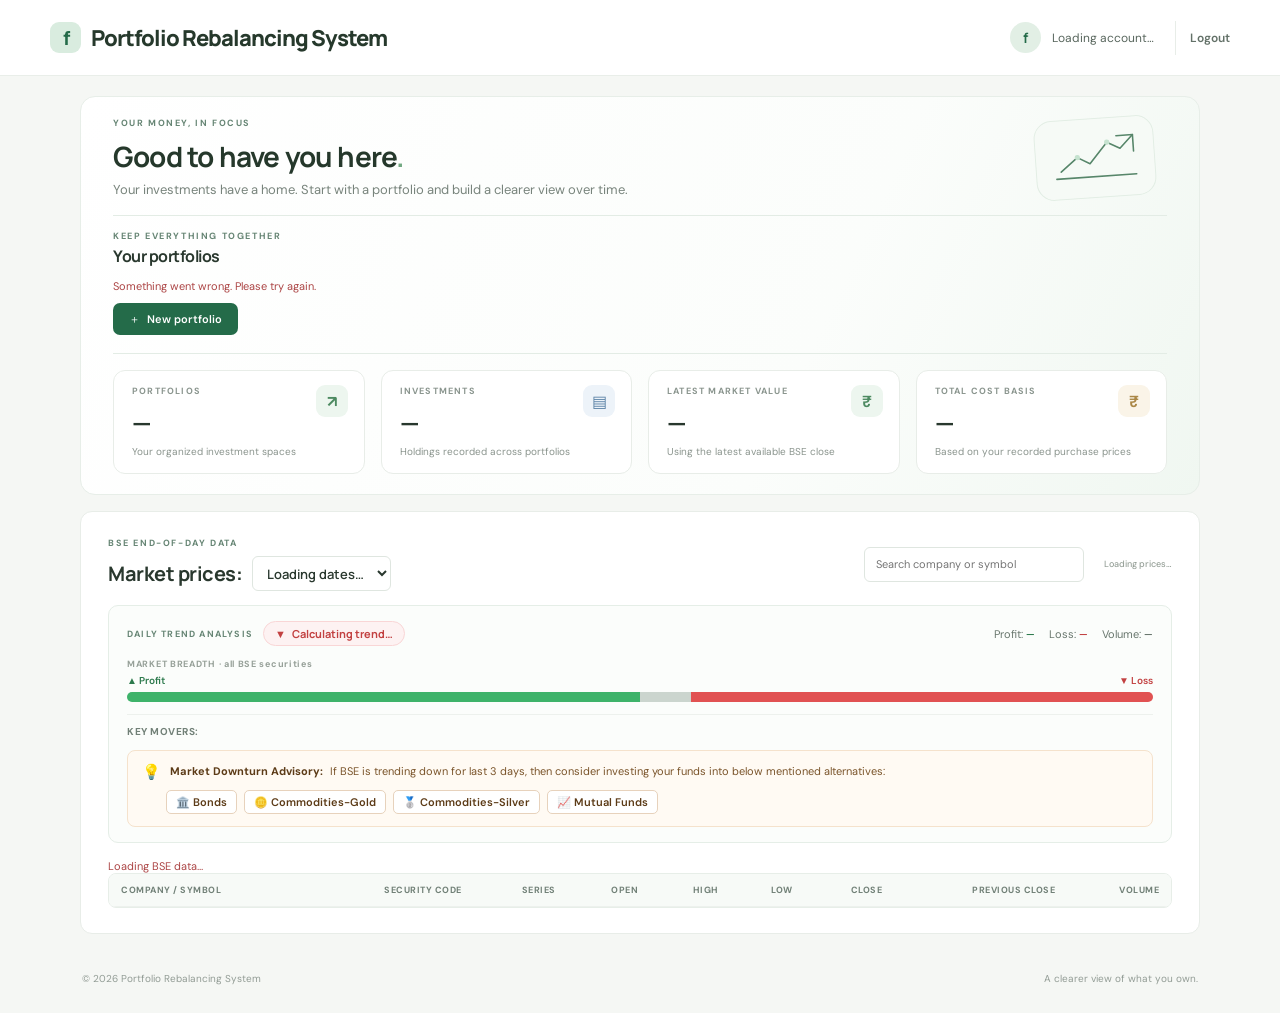
==== commit f2e4c6ea: "BSE Graph" ====
--- a/src/main/resources/static/dashboard.html
+++ b/src/main/resources/static/dashboard.html
@@ -35,15 +35,26 @@
           <div class="portfolio-actions"><div id="portfolio-select-wrap" class="portfolio-select-wrap" hidden><label for="existing-portfolio">Select an existing portfolio</label><select id="existing-portfolio"><option value="">Choose a portfolio</option></select></div><button class="primary-button" id="show-create" type="button"><span aria-hidden="true">＋</span> New portfolio</button></div>
         </div>
         <div id="empty-state" class="empty-state" hidden><div class="empty-illustration" aria-hidden="true"><svg viewBox="0 0 64 64"><rect x="9" y="13" width="46" height="39" rx="8"/><path d="M20 26h24M20 34h16M20 42h10"/></svg></div><h3>Your first portfolio starts here</h3><p>Create a portfolio to organize the investments you want to follow.</p><button class="primary-button" id="empty-create" type="button">Create your first portfolio</button></div>
+      <section class="stat-grid" aria-label="Portfolio summary">
+        <article class="stat-card"><span class="stat-icon icon-green" aria-hidden="true">↗</span><span class="stat-label">PORTFOLIOS</span><strong id="portfolio-count">—</strong><span class="stat-caption">Your organized investment spaces</span></article>
+        <article class="stat-card"><span class="stat-icon icon-blue" aria-hidden="true">▤</span><span class="stat-label">INVESTMENTS</span><strong id="holding-count">—</strong><span class="stat-caption">Holdings recorded across portfolios</span></article>
+        <article class="stat-card"><span class="stat-icon icon-green" aria-hidden="true">₹</span><span class="stat-label">LATEST MARKET VALUE</span><strong id="market-value">—</strong><span id="market-value-caption" class="stat-caption">Using the latest available BSE close</span></article>
+        <article class="stat-card"><span class="stat-icon icon-gold" aria-hidden="true">₹</span><span class="stat-label">TOTAL COST BASIS</span><strong id="cost-basis">—</strong><span class="stat-caption">Based on your recorded purchase prices</span></article>
+      </section>
       </div>
     </section>
 
-    <section class="stat-grid" aria-label="Portfolio summary">
-      <article class="stat-card"><span class="stat-icon icon-green" aria-hidden="true">↗</span><span class="stat-label">PORTFOLIOS</span><strong id="portfolio-count">—</strong><span class="stat-caption">Your organized investment spaces</span></article>
-      <article class="stat-card"><span class="stat-icon icon-blue" aria-hidden="true">▤</span><span class="stat-label">INVESTMENTS</span><strong id="holding-count">—</strong><span class="stat-caption">Holdings recorded across portfolios</span></article>
-      <article class="stat-card"><span class="stat-icon icon-green" aria-hidden="true">₹</span><span class="stat-label">LATEST MARKET VALUE</span><strong id="market-value">—</strong><span id="market-value-caption" class="stat-caption">Using the latest available BSE close</span></article>
-      <article class="stat-card"><span class="stat-icon icon-gold" aria-hidden="true">₹</span><span class="stat-label">TOTAL COST BASIS</span><strong id="cost-basis">—</strong><span class="stat-caption">Based on your recorded purchase prices</span></article>
-    </section>
+      <section id="bse-week-trend" class="bse-week-trend" aria-labelledby="bse-week-trend-heading" hidden>
+        <div class="bse-week-trend-head">
+          <h3 id="bse-week-trend-heading" class="bse-trend-eyebrow">9-DAY TREND · BSE SENSEX</h3>
+          <span id="bse-week-trend-summary" class="price-as-of"></span>
+        </div>
+        <div class="bse-week-trend-body">
+          <div id="bse-week-trend-chart" class="bse-week-trend-chart"></div>
+          <aside id="bse-week-trend-stats" class="bse-week-trend-stats" aria-label="Summary of the 9-day trend"></aside>
+        </div>
+        <p class="bse-week-trend-note">Prices of the SENSEXBEES ETF, which follows the Sensex, in ₹ per unit. These are not Sensex index points.</p>
+      </section>
 
     <section class="content-card bse-data-card" aria-labelledby="bse-data-heading">
       <div class="section-heading"><div class="bse-heading-group"><p class="eyebrow">BSE END-OF-DAY DATA</p><div class="bse-data-title-row"><h2 id="bse-data-heading">Market prices:</h2><select id="bse-date-select" class="bse-date-select" aria-label="Select BSE trade date"><option value="">Loading dates…</option></select></div></div><div class="bse-data-tools"><input id="bse-data-search" class="bse-data-search" type="search" placeholder="Search company or symbol" aria-label="Search BSE company or symbol"><span id="bse-data-count" class="price-as-of">Loading prices…</span></div></div>
@@ -99,6 +110,8 @@
         </div>
       </div>
 
+      <!-- 9-day Sensex trend chart, drawn by dashboard.js -->
+
       <p id="bse-data-message" class="dashboard-message" role="status" aria-live="polite">Loading BSE data…</p>
       <div class="bse-data-scroll"><table class="bse-data-table"><thead><tr><th>Company / Symbol</th><th>Security code</th><th>Series</th><th>Open</th><th>High</th><th>Low</th><th>Close</th><th>Previous close</th><th>Volume</th></tr></thead><tbody id="bse-data-body"></tbody></table></div>
     </section>
--- a/src/main/resources/static/assets/dashboard-market.css
+++ b/src/main/resources/static/assets/dashboard-market.css
@@ -27,6 +27,10 @@
 .welcome-row.welcome-merged{flex-direction:column;align-items:stretch}
 .welcome-top{position:relative;display:flex;align-items:center;justify-content:space-between;gap:16px}
 .portfolios-card.welcome-portfolios{margin-top:16px;padding:14px 0 0;border-top:1px solid #e3ece5}
+.welcome-portfolios .stat-grid{margin:18px 0 0;padding-top:16px;border-top:1px solid #e3ece5}
+.welcome-portfolios .stat-card{min-height:104px;padding:14px 18px}
+.welcome-portfolios .stat-card strong{margin-top:8px}
+.welcome-portfolios .stat-icon{top:14px;right:16px}
 /* Portfolio boxes, plan box, dropdown and New portfolio in one row with equal 24px gaps */
 .portfolios-row{display:flex;flex-wrap:wrap;align-items:center;gap:24px;margin-top:10px}
 .welcome-portfolios .portfolios-row .portfolio-grid,.welcome-portfolios .portfolios-row .portfolio-actions{display:contents}
@@ -154,3 +158,28 @@
 .portfolios-row #show-create{order:2}
 .portfolios-row .portfolio-card.plan-card{order:3}
 .portfolios-row .portfolio-card{order:0}
+/* 9-day Sensex trend chart */
+.bse-week-trend{margin:0 0 16px;padding:14px 18px 12px;background:#fff;border:1px solid #e5eee7;border-radius:12px}
+.bse-week-trend[hidden]{display:none}
+.bse-week-trend-head{display:flex;justify-content:space-between;align-items:baseline;gap:8px 16px;flex-wrap:wrap;margin-bottom:4px}
+.bse-week-trend-head h3{margin:0}
+.bse-week-trend-svg{display:block;width:100%;max-width:760px;height:auto}
+.bse-week-trend-svg .chart-title{fill:#202823;font:700 13px "DM Sans",sans-serif;letter-spacing:.02em}
+.bse-week-trend-svg .grid{stroke:#e2e6e3;stroke-width:1}
+.bse-week-trend-svg .axis-line{stroke:#9aa39e;stroke-width:1}
+.bse-week-trend-svg .tick{stroke:#9aa39e;stroke-width:1}
+.bse-week-trend-svg .series{fill:none;stroke-width:2;stroke-linejoin:round;stroke-linecap:round}
+.bse-week-trend-svg .axis{fill:#4b5a51;font:500 11px "DM Sans",sans-serif}
+.bse-week-trend-svg .axis-title{fill:#4b5a51;font:600 11px "DM Sans",sans-serif}
+.bse-week-trend-svg .legend{fill:#202823;font:500 12px "DM Sans",sans-serif}
+.bse-week-trend-note{margin:6px 0 0;color:var(--muted);font-size:11px}
+.bse-week-trend-body{display:flex;gap:20px;align-items:flex-start;flex-wrap:wrap}
+.bse-week-trend-body .bse-week-trend-chart{flex:1 1 460px;min-width:0}
+.bse-week-trend-stats{flex:0 0 250px;display:grid;grid-template-columns:1fr 1fr;gap:8px;margin:0;padding-top:8px}
+.bse-stat-card{display:flex;flex-direction:column;gap:2px;padding:9px 11px;background:#fbfdfb;border:1px solid #e5eee7;border-radius:8px;min-width:0}
+.bse-stat-label{font-size:10px;letter-spacing:.06em;text-transform:uppercase;color:var(--muted)}
+.bse-stat-value{font:700 15px "DM Sans",sans-serif;color:#202823;white-space:nowrap}
+.bse-stat-value.up{color:#2d7a4d}
+.bse-stat-value.down{color:#c24141}
+.bse-stat-detail{font-size:10.5px;color:var(--muted);white-space:nowrap;overflow:hidden;text-overflow:ellipsis}
+@media (max-width:640px){.bse-week-trend-stats{flex-basis:100%;grid-template-columns:1fr 1fr}}
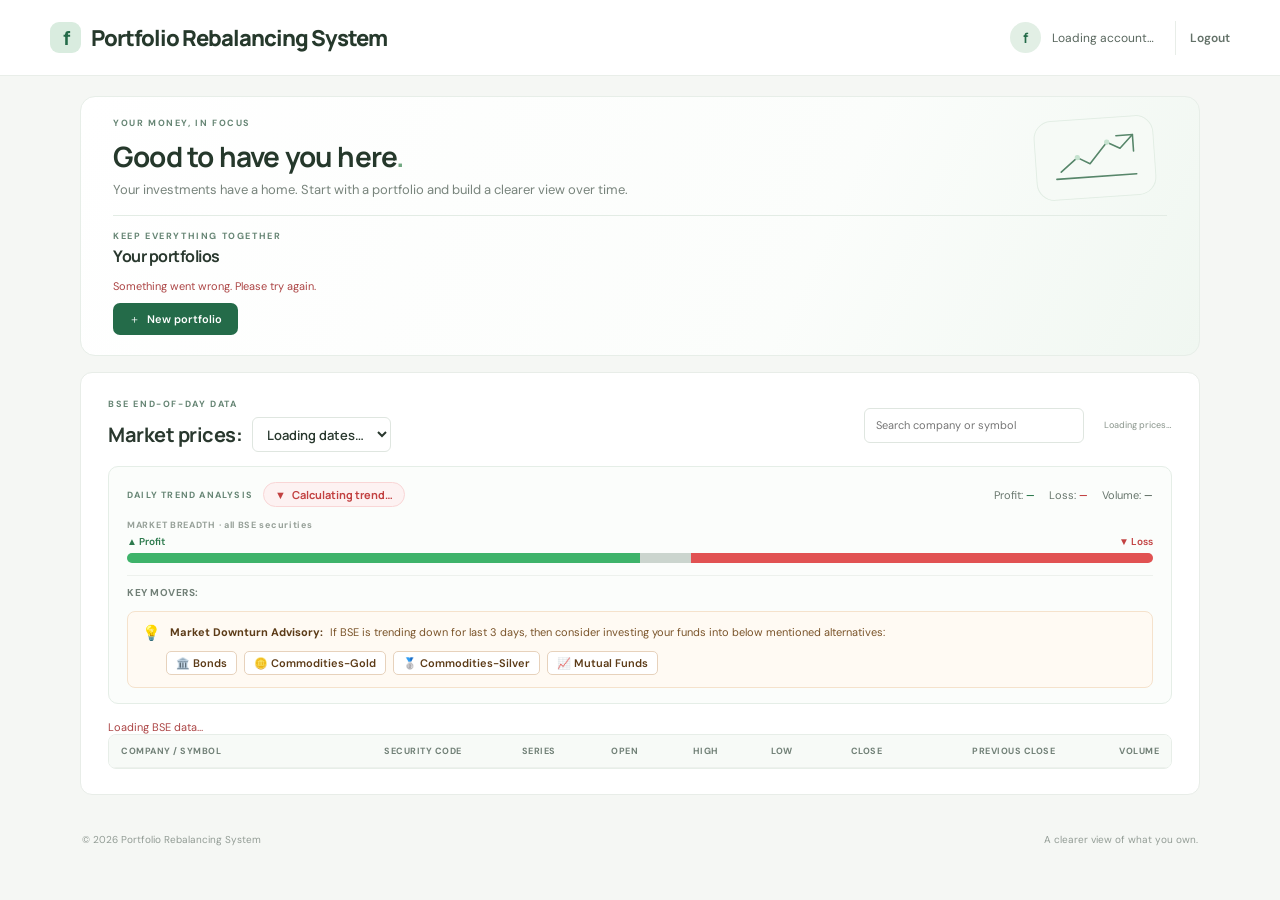
==== commit 85a4a2dc: "Moved portfolio details to another webpage" ====
--- a/src/main/resources/static/dashboard.html
+++ b/src/main/resources/static/dashboard.html
@@ -35,12 +35,6 @@
           <div class="portfolio-actions"><div id="portfolio-select-wrap" class="portfolio-select-wrap" hidden><label for="existing-portfolio">Select an existing portfolio</label><select id="existing-portfolio"><option value="">Choose a portfolio</option></select></div><button class="primary-button" id="show-create" type="button"><span aria-hidden="true">＋</span> New portfolio</button></div>
         </div>
         <div id="empty-state" class="empty-state" hidden><div class="empty-illustration" aria-hidden="true"><svg viewBox="0 0 64 64"><rect x="9" y="13" width="46" height="39" rx="8"/><path d="M20 26h24M20 34h16M20 42h10"/></svg></div><h3>Your first portfolio starts here</h3><p>Create a portfolio to organize the investments you want to follow.</p><button class="primary-button" id="empty-create" type="button">Create your first portfolio</button></div>
-      <section class="stat-grid" aria-label="Portfolio summary">
-        <article class="stat-card"><span class="stat-icon icon-green" aria-hidden="true">↗</span><span class="stat-label">PORTFOLIOS</span><strong id="portfolio-count">—</strong><span class="stat-caption">Your organized investment spaces</span></article>
-        <article class="stat-card"><span class="stat-icon icon-blue" aria-hidden="true">▤</span><span class="stat-label">INVESTMENTS</span><strong id="holding-count">—</strong><span class="stat-caption">Holdings recorded across portfolios</span></article>
-        <article class="stat-card"><span class="stat-icon icon-green" aria-hidden="true">₹</span><span class="stat-label">LATEST MARKET VALUE</span><strong id="market-value">—</strong><span id="market-value-caption" class="stat-caption">Using the latest available BSE close</span></article>
-        <article class="stat-card"><span class="stat-icon icon-gold" aria-hidden="true">₹</span><span class="stat-label">TOTAL COST BASIS</span><strong id="cost-basis">—</strong><span class="stat-caption">Based on your recorded purchase prices</span></article>
-      </section>
       </div>
     </section>
 
@@ -53,7 +47,7 @@
           <div id="bse-week-trend-chart" class="bse-week-trend-chart"></div>
           <aside id="bse-week-trend-stats" class="bse-week-trend-stats" aria-label="Summary of the 9-day trend"></aside>
         </div>
-        <p class="bse-week-trend-note">Prices of the SENSEXBEES ETF, which follows the Sensex, in ₹ per unit. These are not Sensex index points.</p>
+        <p class="bse-week-trend-note">Each point is the day's percentage change against the previous day's close, measured on the SENSEXBEES ETF, which follows the Sensex.</p>
       </section>
 
     <section class="content-card bse-data-card" aria-labelledby="bse-data-heading">
--- a/src/main/resources/static/assets/dashboard-market.css
+++ b/src/main/resources/static/assets/dashboard-market.css
@@ -167,6 +167,8 @@
 .bse-week-trend-svg .chart-title{fill:#202823;font:700 13px "DM Sans",sans-serif;letter-spacing:.02em}
 .bse-week-trend-svg .grid{stroke:#e2e6e3;stroke-width:1}
 .bse-week-trend-svg .axis-line{stroke:#9aa39e;stroke-width:1}
+.bse-week-trend-svg .zero-line{stroke:#6f7a73;stroke-width:1.2}
+.bse-week-trend-svg .point-label{font:600 10px "DM Sans",sans-serif}
 .bse-week-trend-svg .tick{stroke:#9aa39e;stroke-width:1}
 .bse-week-trend-svg .series{fill:none;stroke-width:2;stroke-linejoin:round;stroke-linecap:round}
 .bse-week-trend-svg .axis{fill:#4b5a51;font:500 11px "DM Sans",sans-serif}
